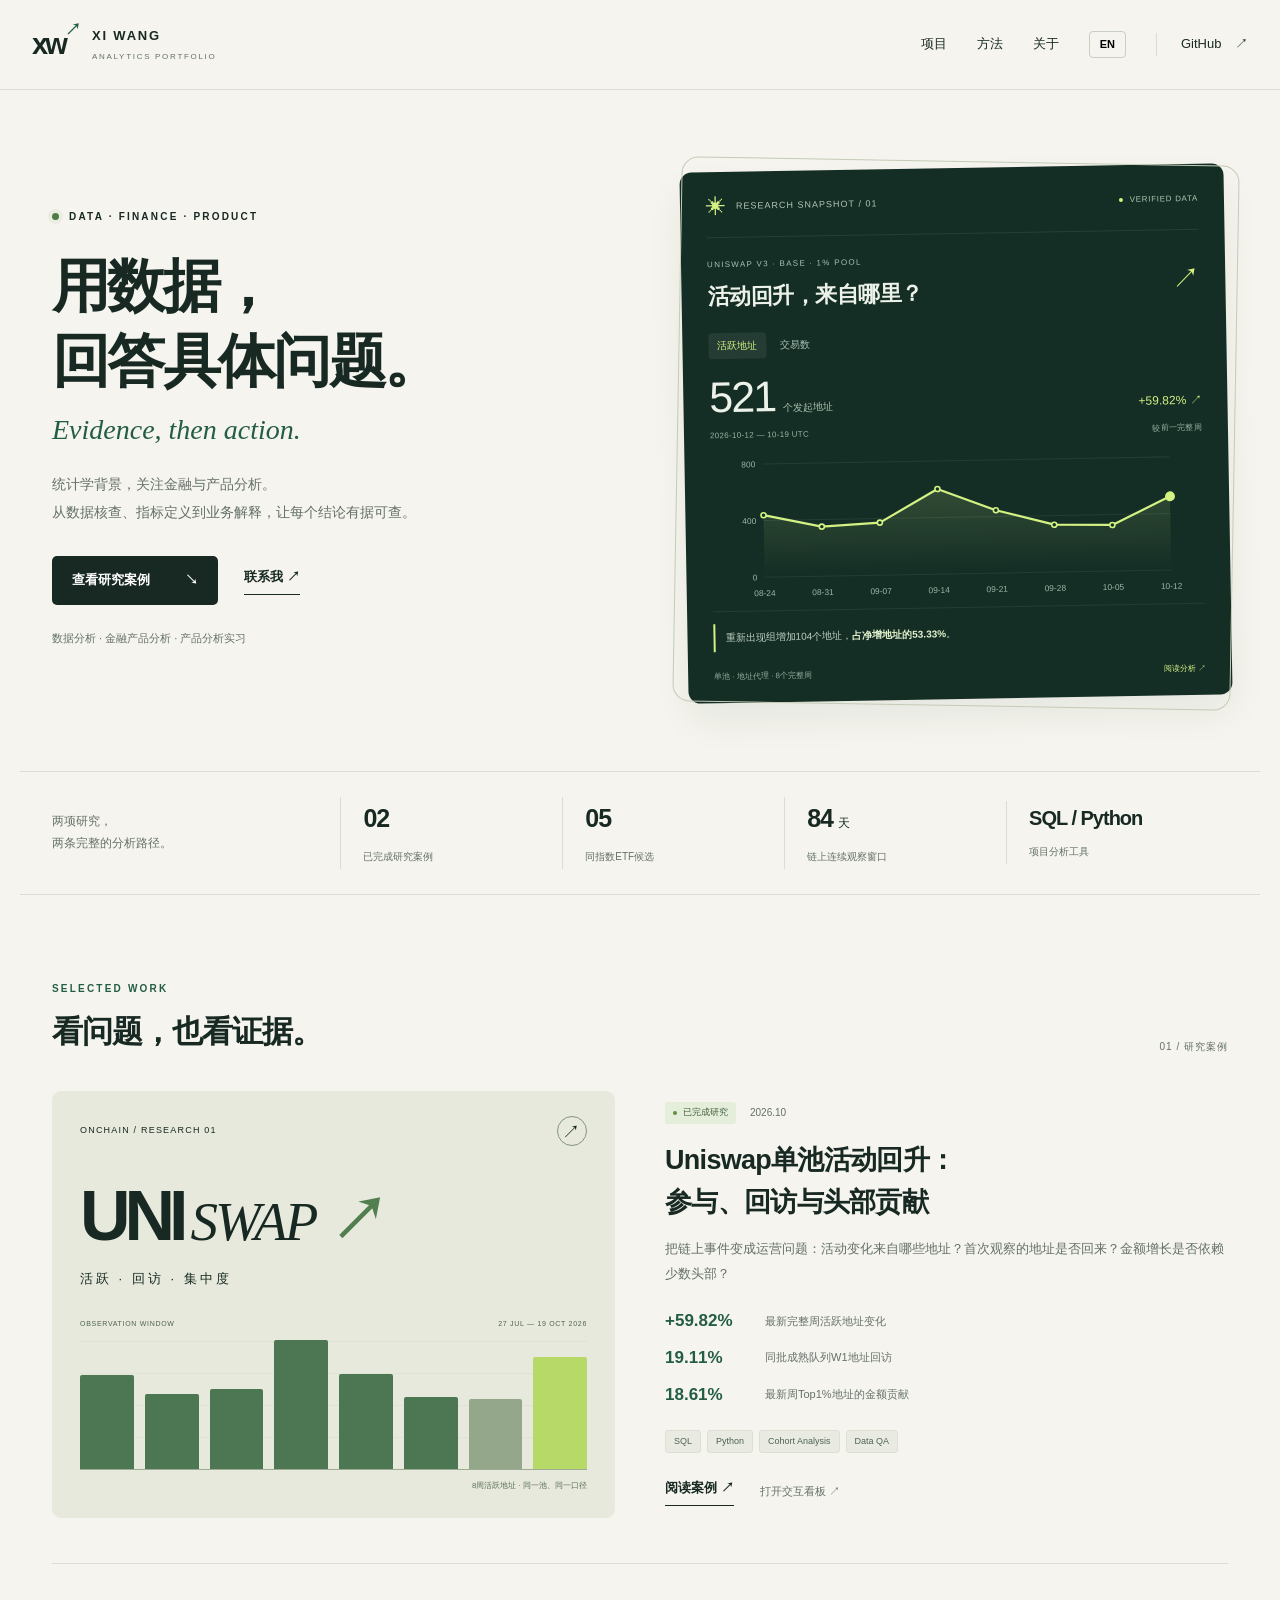
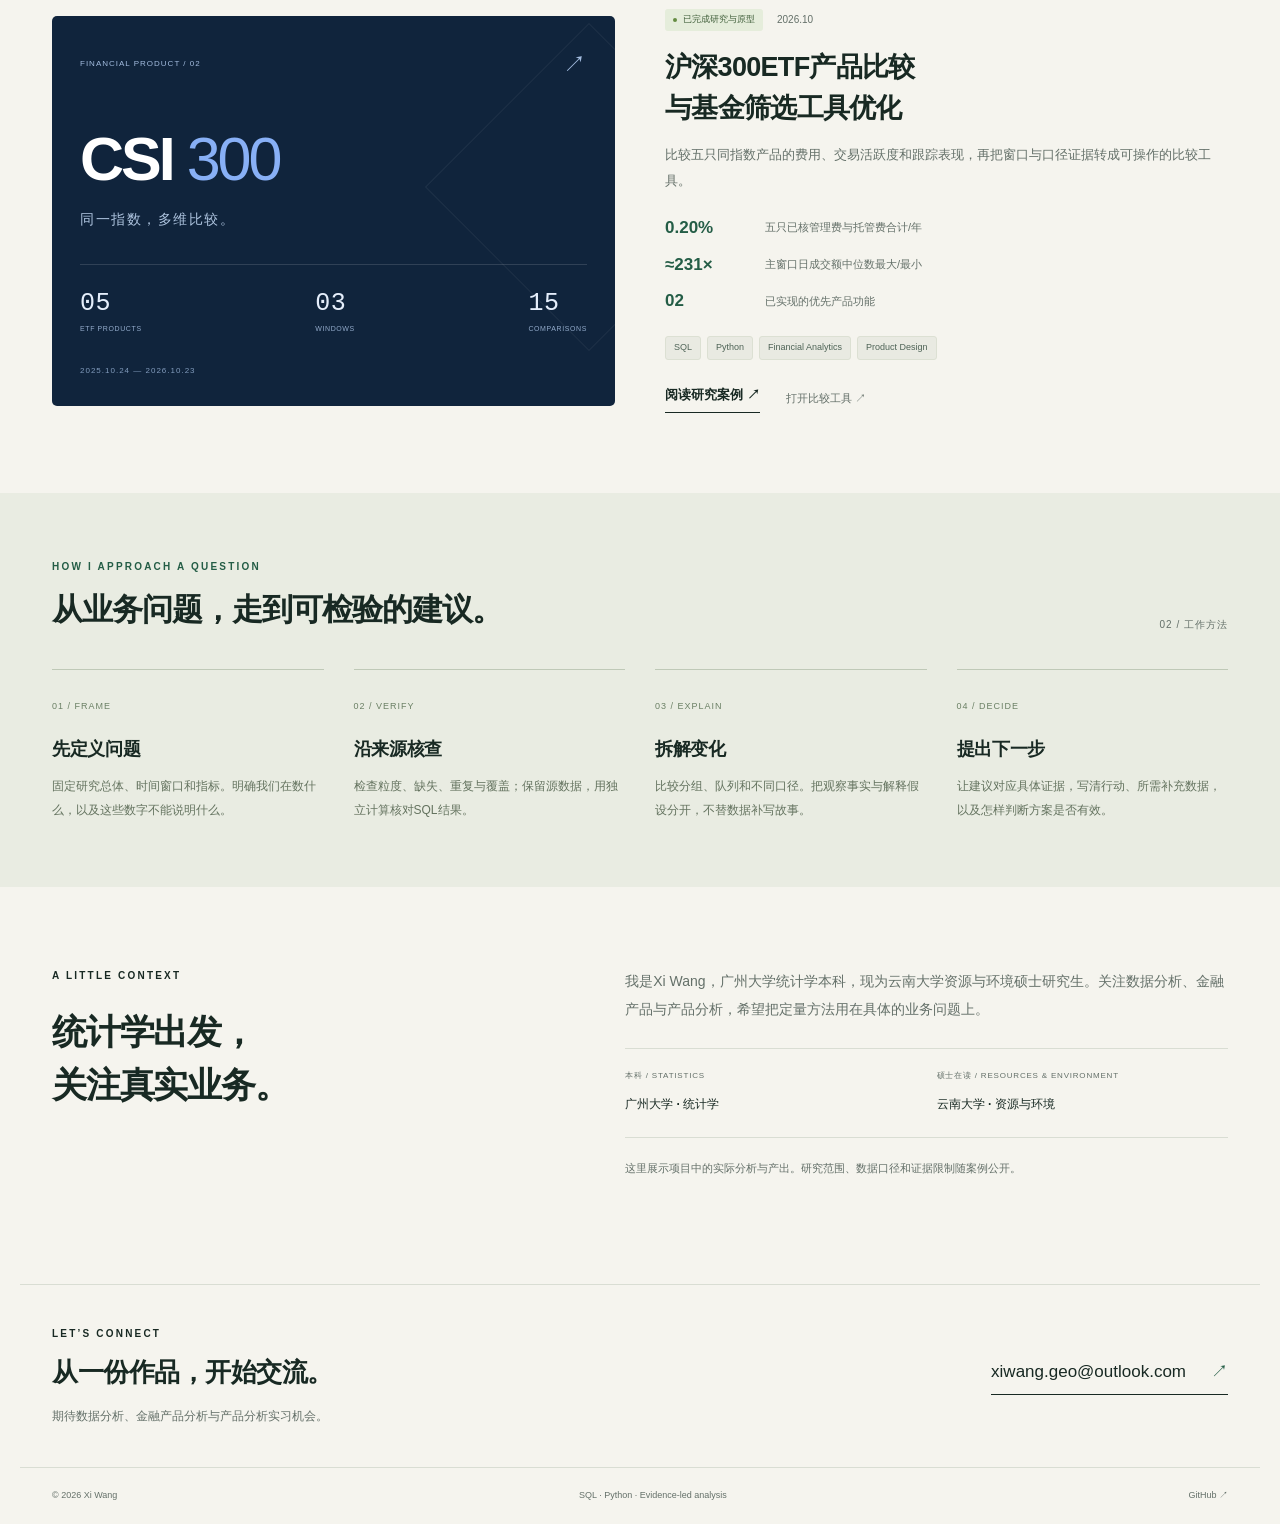
==== index.html @ 39aacb33 "Add two analytics case studies" ====
<!doctype html>
<html lang="zh-CN">
<head>
  <meta charset="utf-8"><meta name="viewport" content="width=device-width, initial-scale=1">
  <meta name="description" content="Xi Wang的数据分析作品集：以真实数据回答金融、产品与链上业务问题。包含研究案例、交互看板、分析报告与计算依据。">
  <meta name="theme-color" content="#f5f4ee"><title>Xi Wang — 数据分析作品集</title>
  <link rel="icon" href="assets/mark.svg" type="image/svg+xml"><link rel="stylesheet" href="assets/style.css">
  <script defer src="assets/data.js"></script><script defer src="assets/app.js"></script>
</head>
<body>
<a class="skip" href="#main" data-i18n="skip">跳转到内容</a>
<header class="header"><a class="brand" href="index.html" aria-label="Xi Wang 首页"><span class="monogram">xw<span>↗</span></span><span>XI WANG<span class="brand-sub">ANALYTICS PORTFOLIO</span></span></a>
  <nav aria-label="主导航"><a href="#work" data-i18n="nav.work">项目</a><a href="#approach" data-i18n="nav.approach">方法</a><a href="#about" data-i18n="nav.about">关于</a><button class="lang" type="button" aria-label="Switch to English">EN</button><a class="github-link" href="https://github.com/xiwang-geo" target="_blank" rel="noopener noreferrer">GitHub <span>↗</span></a></nav>
</header>
<main id="main">
<section class="hero wrap">
 <div class="hero-copy"><p class="eyebrow"><span class="dot"></span><span data-i18n="hero.eyebrow">DATA · FINANCE · PRODUCT</span></p>
  <h1><span data-i18n="hero.h1a">用数据，</span><br><span data-i18n="hero.h1b">回答具体问题。</span></h1>
  <p class="hero-serif">Evidence, then action.</p>
  <p class="hero-desc" data-i18n="hero.desc">统计学背景，关注金融与产品分析。<br>从数据核查、指标定义到业务解释，让每个结论有据可查。</p>
  <div class="hero-actions"><a class="button primary" href="#work"><span data-i18n="hero.cta">查看研究案例</span><span>↘</span></a><a class="text-link" href="mailto:xiwang.geo@outlook.com"><span data-i18n="hero.contact">联系我</span> ↗</a></div>
  <p class="hero-caption" data-i18n="hero.caption">数据分析 · 金融产品分析 · 产品分析实习</p>
 </div>
 <div class="data-card" aria-label="已完成案例的数据预览">
  <div class="card-top"><span class="mini-cross">✳</span><span>RESEARCH SNAPSHOT / 01</span><span class="status"><i></i> VERIFIED DATA</span></div>
  <div class="card-title-row"><div><p class="card-kicker">UNISWAP V3 · BASE · 1% POOL</p><h2 data-i18n="chart.heading">活动回升，来自哪里？</h2></div><span class="card-arrow">↗</span></div>
  <div class="chart-tabs" role="group" aria-label="图表指标"><button class="active" data-metric="active_addresses" aria-pressed="true" data-i18n="metric.addresses">活跃地址</button><button data-metric="transactions" aria-pressed="false" data-i18n="metric.transactions">交易数</button></div>
  <div class="chart-value"><span id="chart-value">521</span><span id="chart-unit" data-i18n="chart.unit">个发起地址</span><span id="chart-growth" class="growth">+59.82% ↗</span></div>
  <div class="chart-caption-row"><span id="chart-period">2026-10-12 — 10-19 UTC</span><span data-i18n="chart.vs">较前一完整周</span></div>
  <div id="activity-chart" class="activity-chart"></div>
  <div class="chart-annotation"><span class="annotation-line"></span><p data-i18n="chart.annotation">重新出现组增加104个地址，<strong>占净增地址的53.33%</strong>。</p></div>
  <div class="card-bottom"><span data-i18n="chart.boundary">单池 · 地址代理 · 8个完整周</span><a href="case-uniswap.html" data-i18n="chart.source">阅读分析 ↗</a></div>
 </div>
</section>
<section class="scope-strip wrap" aria-label="两项研究"><p data-i18n="strip.label">两项研究，<br>两条完整的分析路径。</p><div><strong>02</strong><small data-i18n="strip.window">已完成研究案例</small></div><div><strong>05</strong><small data-i18n="strip.events">同指数ETF候选</small></div><div><strong>84<span data-i18n="strip.days">天</span></strong><small data-i18n="strip.transactions">链上连续观察窗口</small></div><div><strong style="font-size:20px">SQL / Python</strong><small data-i18n="strip.addresses">项目分析工具</small></div></section>

<section class="work wrap" id="work"><div class="section-heading"><div><p class="eyebrow">SELECTED WORK</p><h2 data-i18n="work.heading">看问题，也看证据。</h2></div><span class="section-index" data-i18n="index.work">01 / 研究案例</span></div>
 <article class="featured-project">
  <a class="project-visual" href="case-uniswap.html" aria-label="阅读Uniswap研究案例"><div class="visual-top"><span>ONCHAIN / RESEARCH 01</span><span class="round-arrow">↗</span></div><div class="pool-mark">UNI<span>SWAP</span><i>↗</i></div><p data-i18n="visual.title">活跃 · 回访 · 集中度</p><div class="visual-axis"><span>OBSERVATION WINDOW</span><span>27 JUL — 19 OCT 2026</span></div><div class="visual-bars" aria-hidden="true"><i style="--h:72.8%"></i><i style="--h:58.1%"></i><i style="--h:61.6%"></i><i style="--h:100%"></i><i style="--h:73.8%"></i><i style="--h:55.6%"></i><i style="--h:54.2%"></i><i style="--h:86.5%"></i></div><div class="visual-caption" data-i18n="visual.caption">8周活跃地址 · 同一池、同一口径</div></a>
  <div class="project-copy"><div class="project-meta"><span class="label completed" data-i18n="project.complete">已完成研究</span><span>2026.10</span></div><h3><a href="case-uniswap.html" data-i18n="project.title">Uniswap单池活动回升：<br>参与、回访与头部贡献</a></h3><p data-i18n="project.desc">把链上事件变成运营问题：活动变化来自哪些地址？首次观察的地址是否回来？金额增长是否依赖少数头部？</p><ul class="takeaways"><li><strong>+59.82%</strong><span data-i18n="project.kpi1">最新完整周活跃地址变化</span></li><li><strong>19.11%</strong><span data-i18n="project.kpi2">同批成熟队列W1地址回访</span></li><li><strong>18.61%</strong><span data-i18n="project.kpi3">最新周Top1%地址的金额贡献</span></li></ul><div class="tags"><span>SQL</span><span>Python</span><span>Cohort Analysis</span><span>Data QA</span></div><div class="project-actions"><a class="text-link" href="case-uniswap.html"><span data-i18n="project.read">阅读案例</span> ↗</a><a class="muted-link" href="projects/uniswap/dashboard.html" target="_blank" rel="noopener" data-i18n="project.dashboard">打开交互看板 ↗</a></div></div>
 </article>
 <article class="featured-project etf-featured"><a class="etf-home-visual" href="case-etf.html" aria-label="阅读ETF研究案例"><div><span>FINANCIAL PRODUCT / 02</span><b>↗</b></div><strong>CSI <span>300</span></strong><p data-i18n="next.visual">同一指数，多维比较。</p><div class="etf-home-metrics"><span><b>05</b> ETF PRODUCTS</span><span><b>03</b> WINDOWS</span><span><b>15</b> COMPARISONS</span></div><small>2025.10.24 — 2026.10.23</small></a><div class="project-copy"><div class="project-meta"><span class="label completed" data-i18n="next.status">已完成研究与原型</span><span>2026.10</span></div><h3><a href="case-etf.html" data-i18n="next.title">沪深300ETF产品比较<br>与基金筛选工具优化</a></h3><p data-i18n="next.desc">比较五只同指数产品的费用、交易活跃度和跟踪表现，再把窗口与口径证据转成可操作的比较工具。</p><ul class="takeaways"><li><strong>0.20%</strong><span data-i18n="next.kpi1">五只已核管理费与托管费合计/年</span></li><li><strong>≈231×</strong><span data-i18n="next.kpi2">主窗口日成交额中位数最大/最小</span></li><li><strong>02</strong><span data-i18n="next.kpi3">已实现的优先产品功能</span></li></ul><div class="tags"><span>SQL</span><span>Python</span><span>Financial Analytics</span><span>Product Design</span></div><div class="project-actions"><a class="text-link" href="case-etf.html"><span data-i18n="next.link">阅读研究案例</span> ↗</a><a class="muted-link" href="projects/etf/tool.html" target="_blank" rel="noopener" data-i18n="next.tool">打开比较工具 ↗</a></div></div></article>
</section>

<section class="approach" id="approach"><div class="wrap"><div class="section-heading"><div><p class="eyebrow">HOW I APPROACH A QUESTION</p><h2 data-i18n="approach.title">从业务问题，走到可检验的建议。</h2></div><span class="section-index" data-i18n="index.approach">02 / 工作方法</span></div><div class="approach-grid"><article><span class="step-no">01 / FRAME</span><h3 data-i18n="approach.1.title">先定义问题</h3><p data-i18n="approach.1.text">固定研究总体、时间窗口和指标。明确我们在数什么，以及这些数字不能说明什么。</p></article><article><span class="step-no">02 / VERIFY</span><h3 data-i18n="approach.2.title">沿来源核查</h3><p data-i18n="approach.2.text">检查粒度、缺失、重复与覆盖；保留源数据，用独立计算核对SQL结果。</p></article><article><span class="step-no">03 / EXPLAIN</span><h3 data-i18n="approach.3.title">拆解变化</h3><p data-i18n="approach.3.text">比较分组、队列和不同口径。把观察事实与解释假设分开，不替数据补写故事。</p></article><article><span class="step-no">04 / DECIDE</span><h3 data-i18n="approach.4.title">提出下一步</h3><p data-i18n="approach.4.text">让建议对应具体证据，写清行动、所需补充数据，以及怎样判断方案是否有效。</p></article></div></div></section>

<section class="about wrap" id="about"><div><p class="eyebrow">A LITTLE CONTEXT</p><h2 data-i18n="about.title">统计学出发，<br>关注真实业务。</h2></div><div class="about-copy"><p data-i18n="about.text">我是Xi Wang，广州大学统计学本科，现为云南大学资源与环境硕士研究生。关注数据分析、金融产品与产品分析，希望把定量方法用在具体的业务问题上。</p><div class="education"><div><span data-i18n="edu.1.label">本科 / STATISTICS</span><strong data-i18n="edu.1.name">广州大学 · 统计学</strong></div><div><span data-i18n="edu.2.label">硕士在读 / RESOURCES & ENVIRONMENT</span><strong data-i18n="edu.2.name">云南大学 · 资源与环境</strong></div></div><p class="about-note" data-i18n="about.note">这里展示项目中的实际分析与产出。研究范围、数据口径和证据限制随案例公开。</p></div></section>
<section class="contact wrap"><div><p class="eyebrow">LET’S CONNECT</p><h2 data-i18n="contact.title">从一份作品，开始交流。</h2><p data-i18n="contact.text">期待数据分析、金融产品分析与产品分析实习机会。</p></div><a href="mailto:xiwang.geo@outlook.com" class="contact-email">xiwang.geo@outlook.com <span>↗</span></a></section>
</main>
<footer class="wrap footer"><span>© 2026 Xi Wang</span><span>SQL · Python · Evidence-led analysis</span><a href="https://github.com/xiwang-geo" target="_blank" rel="noopener">GitHub ↗</a></footer>
</body></html>
---- assets/style.css ----
@charset "UTF-8";
:root{--paper:#f5f4ee;--ink:#182923;--muted:#647069;--rule:#d9ddd3;--green:#245d46;--accent:#d4f283;--serif:Georgia,'Times New Roman',serif;--sans:Inter,'Segoe UI','Microsoft YaHei',Arial,sans-serif}
*{box-sizing:border-box}html{scroll-behavior:smooth;scroll-padding-top:105px}body{margin:0;background:var(--paper);color:var(--ink);font:16px/1.75 var(--sans);-webkit-font-smoothing:antialiased}a{color:inherit;text-decoration:none}button{font:inherit;cursor:pointer}a,button{-webkit-tap-highlight-color:transparent}a:focus-visible,button:focus-visible,summary:focus-visible{outline:3px solid #85a846;outline-offset:5px}::selection{background:var(--accent);color:var(--ink)}.wrap{max-width:1240px;margin-inline:auto;padding-inline:32px}.skip{position:fixed;top:-80px;left:20px;padding:10px 20px;background:var(--ink);color:white;z-index:99}.skip:focus{top:10px}.header{max-width:1304px;margin:auto;padding:25px 32px;display:flex;justify-content:space-between;align-items:center;border-bottom:1px solid var(--rule)}.brand{display:flex;gap:15px;align-items:center;font-size:13px;font-weight:750;letter-spacing:1.8px}.monogram{position:relative;font-size:29px;letter-spacing:-3px;width:45px;line-height:1}.monogram span{position:absolute;font-size:16px;right:-1px;top:-8px;color:var(--green)}.brand-sub{display:block;font-size:8px;letter-spacing:1.7px;font-weight:500;margin-top:2px;color:var(--muted)}.header nav{display:flex;align-items:center;gap:30px;font-size:13px}.header nav>a:hover{color:var(--green)}.github-link{border-left:1px solid var(--rule);padding-left:24px}.github-link span{margin-left:10px}.lang{border:1px solid #c8cec2;padding:3px 10px;background:transparent;border-radius:4px;font-size:11px;font-weight:700}.eyebrow{display:flex;align-items:center;gap:10px;letter-spacing:2.2px;font-size:10px;font-weight:750;margin:0 0 22px}.dot{width:7px;height:7px;display:inline-block;background:#4d7c47;border-radius:50%;box-shadow:0 0 0 4px #4d7c4710}.hero{display:grid;grid-template-columns:1.04fr 1fr;gap:66px;align-items:center;padding-top:78px;padding-bottom:72px}.hero h1{font-size:clamp(40px,4.5vw,64px);line-height:1.3;letter-spacing:-2.7px;margin:24px 0 8px;font-weight:800}.hero-serif{font:italic 28px/1.5 var(--serif);color:var(--green);margin:10px 0 20px}.hero-desc{max-width:465px;font-size:14px;line-height:1.95;color:var(--muted);margin:0}.hero-actions{display:flex;gap:26px;align-items:center;margin-top:30px}.button{display:inline-flex;gap:35px;align-items:center;padding:13px 20px;font-size:13px;font-weight:650;border-radius:5px;transition:transform .2s,background .2s}.button:hover{transform:translateY(-2px)}.primary{background:var(--ink);color:#fff}.primary:hover{background:var(--green)}.text-link{font-size:13px;font-weight:650;border-bottom:1px solid var(--ink);padding-bottom:5px}.text-link:hover{color:var(--green);border-color:var(--green)}.hero-caption{font-size:11px;margin-top:24px;color:var(--muted)}.data-card{background:#142d25;color:#ecf2e9;padding:25px 26px 19px;border-radius:12px;box-shadow:0 18px 36px #142d2510;transform:rotate(-1deg);position:relative}.data-card::before{content:'';position:absolute;inset:-7px;border:1px solid #c3ccb7;border-radius:17px;z-index:-1;transform:rotate(2deg)}.card-top{display:flex;align-items:center;gap:9px;font:9px/1.5 var(--sans);letter-spacing:1px;color:#b2c7b5;padding-bottom:20px;border-bottom:1px solid #ffffff15}.mini-cross{font-size:20px;color:var(--accent);line-height:1}.status{margin-left:auto;font-size:8px;letter-spacing:.7px}.status i{display:inline-block;width:4px;height:4px;border-radius:50%;background:var(--accent);margin-right:4px}.card-title-row{display:flex;align-items:center;justify-content:space-between;margin-top:20px}.card-kicker{font-size:8px;color:#abc0b1;letter-spacing:1.3px;margin:0 0 7px}.card-title-row h2{font-size:22px;letter-spacing:-.5px;margin:0;line-height:1.6}.card-arrow{font-size:28px;color:var(--accent)}.chart-tabs{display:flex;gap:5px;margin-top:19px}.chart-tabs button{background:none;color:#a9beb1;border:0;border-radius:4px;padding:4px 9px;font-size:10px}.chart-tabs button.active{background:#ffffff12;color:var(--accent)}.chart-value{display:flex;gap:8px;align-items:baseline;margin-top:13px}.chart-value>#chart-value{font:500 43px/1.2 var(--sans);letter-spacing:-2px}.chart-value>#chart-unit{font-size:10px;color:#acc1b1}.growth{margin-left:auto;font-size:12px;color:var(--accent)}.chart-caption-row{display:flex;justify-content:space-between;font-size:8px;color:#9ab5a4;margin-top:6px;letter-spacing:.3px}.activity-chart{height:152px;position:relative;margin-top:9px}.activity-chart svg{display:block;width:100%;height:100%;overflow:visible}.activity-chart text{font:8px var(--sans);fill:#9eb5a6}.chart-point{cursor:pointer;outline:none}.chart-point:hover circle,.chart-point:focus circle{r:5;fill:white}.chart-point rect{fill:transparent}.chart-tooltip{position:absolute;top:8px;left:34px;font-size:10px;background:#f5f4ee;color:var(--ink);border-radius:4px;padding:5px 8px;pointer-events:none}.chart-annotation{display:flex;gap:10px;align-items:center;border-top:1px solid #ffffff12;padding-top:12px;margin-top:7px}.annotation-line{height:28px;width:2px;background:var(--accent);flex-shrink:0}.chart-annotation p{font-size:10px;line-height:1.8;color:#bfd0c2;margin:0}.chart-annotation strong{color:#e5f4ce;font-weight:600}.card-bottom{display:flex;justify-content:space-between;font-size:8px;color:#94ad9c;margin-top:18px}.card-bottom a{color:var(--accent)}.scope-strip{display:grid;grid-template-columns:1.3fr repeat(4,1fr);padding-block:25px;border-top:1px solid var(--rule);border-bottom:1px solid var(--rule);align-items:center}.scope-strip>p{font-size:12px;line-height:1.8;color:var(--muted);margin:0}.scope-strip>div{padding-left:22px;border-left:1px solid var(--rule)}.scope-strip strong{font-size:25px;font-weight:550;letter-spacing:-1px;display:block}.scope-strip strong span{font-size:12px;letter-spacing:0;margin-left:5px}.scope-strip small{font-size:10px;color:var(--muted)}.work{padding-top:85px;padding-bottom:80px}.section-heading{display:flex;align-items:flex-end;justify-content:space-between;margin-bottom:35px}.section-heading .eyebrow{color:var(--green);margin-bottom:12px}.section-heading h2{font-size:31px;letter-spacing:-1px;line-height:1.5;margin:0}.section-index{font-size:10px;letter-spacing:1px;color:var(--muted);white-space:nowrap}.featured-project{display:grid;grid-template-columns:1fr 1fr;gap:50px;align-items:center}.project-visual{background:#e6e9db;border-radius:9px;padding:25px 28px;min-height:420px;overflow:hidden;position:relative;transition:background .25s}.project-visual:hover{background:#dfe5d0}.visual-top{display:flex;justify-content:space-between;align-items:center;font-size:9px;letter-spacing:1.2px}.round-arrow{border:1px solid #83947c;height:30px;width:30px;border-radius:50%;display:grid;place-items:center;font-size:18px}.pool-mark{font-size:70px;letter-spacing:-6px;font-weight:750;line-height:1;margin-top:35px}.pool-mark>span{font:italic 55px var(--serif);letter-spacing:-3px;margin-left:8px}.pool-mark>i{font-style:normal;color:#527e50;font-size:58px;margin-left:15px}.project-visual>p{font-size:13px;letter-spacing:3px;margin:15px 0 27px}.visual-axis{display:flex;justify-content:space-between;font-size:7px;letter-spacing:.7px;color:#52634f}.visual-bars{display:flex;gap:11px;align-items:flex-end;height:130px;border-bottom:1px solid #9cab92;margin-top:10px;background:repeating-linear-gradient(to top,transparent 0,transparent 31px,#b8c2ae50 32px)}.visual-bars i{flex:1;min-height:4px;height:var(--h);background:#4d7752;border-radius:2px 2px 0 0}.visual-bars i:nth-last-child(2){background:#94a78a}.visual-bars i:last-child{background:#b7d967}.visual-caption{font-size:8px;color:#5c7058;margin-top:9px;text-align:right}.project-meta{display:flex;gap:14px;align-items:center;font-size:10px;color:var(--muted)}.label{display:inline-flex;align-items:center;gap:6px;padding:3px 8px;border-radius:3px;font-size:9px}.completed{background:#e5eddb;color:#44623e}.completed::before{content:'';height:4px;width:4px;border-radius:50%;background:#658c42}.project-copy h3{font-size:27px;line-height:1.55;letter-spacing:-.7px;margin:16px 0 12px}.project-copy>p{font-size:13px;line-height:1.95;color:var(--muted);margin:0 0 20px}.takeaways{padding:0;margin:0;list-style:none;display:grid;gap:7px}.takeaways li{display:flex;gap:15px;align-items:center;font-size:11px}.takeaways strong{font-size:17px;min-width:85px;color:var(--green);font-weight:600}.takeaways span{color:var(--muted)}.tags{display:flex;gap:6px;flex-wrap:wrap;margin-top:20px}.tags>span{font-size:9px;background:#e9eae2;border:1px solid #dce0d3;border-radius:3px;padding:3px 8px;color:#4e6356}.project-actions{display:flex;gap:26px;align-items:center;margin-top:24px}.muted-link{color:var(--muted);font-size:11px}.muted-link:hover{color:var(--green)}.next-project{display:grid;grid-template-columns:45px 1fr auto;gap:24px;border-top:1px solid var(--rule);border-bottom:1px solid var(--rule);padding:30px 0;margin-top:40px;align-items:center}.next-id{font:italic 30px var(--serif);color:#82907c}.planned{background:#e9e8df;color:#736f54}.next-project h3{font-size:18px;line-height:1.7;margin:7px 0 4px}.next-project p{font-size:12px;margin:0;color:var(--muted);max-width:650px}.next-link{display:flex;gap:20px;font-size:11px;border-bottom:1px solid #b4bdab;padding-bottom:5px;white-space:nowrap}.approach{background:#e9ece2;padding-block:65px}.approach-grid{display:grid;grid-template-columns:repeat(4,1fr);gap:30px}.approach-grid article{border-top:1px solid #bfc9b7;padding-top:20px}.step-no{font-size:9px;letter-spacing:1px;color:#6b8065}.approach-grid h3{font-size:18px;margin:16px 0 10px;letter-spacing:-.3px}.approach-grid p{font-size:12px;line-height:1.95;color:#64735f;margin:0}.about{display:grid;grid-template-columns:.9fr 1.1fr;gap:80px;padding-block:80px}.about h2{font-size:35px;letter-spacing:-1.2px;line-height:1.5;margin:0}.about-copy>p{font-size:14px;color:var(--muted);line-height:2;margin:0 0 25px}.education{display:grid;grid-template-columns:1fr 1fr;gap:20px;border-block:1px solid var(--rule);padding-block:20px}.education span{font-size:8px;letter-spacing:.8px;color:var(--muted);display:block;margin-bottom:6px}.education strong{font-size:12px;font-weight:550}.about-copy .about-note{font-size:11px;margin-top:19px}.contact{border-top:1px solid var(--rule);padding-block:40px;display:flex;align-items:center;justify-content:space-between;gap:25px}.contact .eyebrow{margin-bottom:8px}.contact h2{font-size:26px;letter-spacing:-.5px;margin:0}.contact p:not(.eyebrow){font-size:12px;color:var(--muted);margin:10px 0 0}.contact-email{font-size:17px;border-bottom:1px solid var(--ink);padding-bottom:7px;display:flex;gap:25px}.contact-email span{color:var(--green)}.footer{display:flex;justify-content:space-between;gap:20px;font-size:9px;color:var(--muted);border-top:1px solid var(--rule);padding-block:20px}.case-wrap{max-width:1000px;margin:auto;padding:55px 32px 80px}.back-link{font-size:11px;color:var(--muted)}.case-hero{padding:35px 0 42px}.case-hero .eyebrow{color:var(--green)}.case-hero h1{font-size:43px;line-height:1.45;letter-spacing:-1.5px;margin:0 0 20px;max-width:850px}.case-deck{font-size:16px;line-height:1.9;color:var(--muted);max-width:750px}.case-meta{display:flex;gap:24px;flex-wrap:wrap;font-size:10px;color:var(--muted);margin-top:25px}.resource-bar{display:flex;gap:12px;flex-wrap:wrap;padding-block:22px;border-block:1px solid var(--rule)}.resource-bar a{font-size:12px;display:inline-flex;gap:12px;align-items:center;padding:9px 13px;border:1px solid #bdc7b2;border-radius:4px}.resource-bar a:first-child{background:var(--ink);color:white;border-color:var(--ink)}.case-section{padding-top:43px}.case-section .eyebrow{font-size:9px;color:var(--green);margin-bottom:12px}.case-section h2{font-size:27px;letter-spacing:-.8px;margin:0 0 18px}.case-section p{font-size:14px;line-height:2;color:#59665d}.finding-grid{display:grid;grid-template-columns:repeat(3,1fr);gap:25px}.finding{padding:22px;background:#e8ecdf;border-radius:5px}.finding strong{font-size:33px;color:var(--green);font-weight:550;letter-spacing:-1px}.finding h3{font-size:14px;margin:7px 0}.finding p{font-size:11px;line-height:1.9;margin:0}.case-figure{margin:22px 0;background:white;padding:15px;border:1px solid #e0e4d7;border-radius:6px}.case-figure img{width:100%;display:block;height:auto}.case-figure figcaption{font-size:10px;line-height:1.8;color:var(--muted);padding:9px 12px 0}.method-list{padding-left:20px;font-size:13px;color:#59665d;line-height:2.1}.case-note{border-left:2px solid #839f69;padding:10px 18px;background:#edf0e6;font-size:12px;color:#5f705a}.case-section details{border-top:1px solid var(--rule);padding:15px 0}.case-section details:last-child{border-bottom:1px solid var(--rule)}.case-section summary{cursor:pointer;font-size:13px;font-weight:600;list-style-position:outside}.case-section details p{font-size:12px;margin-bottom:0}.source-grid{display:grid;grid-template-columns:1fr 1fr;gap:10px}.source-grid a{border:1px solid var(--rule);padding:16px;font-size:12px;border-radius:5px;display:flex;justify-content:space-between}.source-grid a:hover{background:#e9ede1}.project-note{font-size:10px!important;color:#71816c!important}.sr-only{position:absolute!important;clip:rect(1px,1px,1px,1px);clip-path:inset(50%);width:1px;height:1px;overflow:hidden;white-space:nowrap}.research-status{border:1px solid #c6cdbb;border-radius:6px;padding:20px;background:#eceee4;font-size:13px;color:#5c6d56}.case-section table{width:100%;border-collapse:collapse;font-size:12px}.case-section th,.case-section td{padding:12px 10px;text-align:left;border-bottom:1px solid var(--rule)}.case-section th{background:#e8ecdf}.mobile-hide{display:initial}
@media(min-width:1500px){.hero{padding-top:92px;padding-bottom:88px}}@media(max-width:1050px){.hero{gap:36px}.hero h1{font-size:46px}.data-card{padding:21px}.status{display:none}.scope-strip{grid-template-columns:1fr repeat(4,1fr)}.scope-strip strong{font-size:22px}.featured-project{gap:32px}.pool-mark{font-size:59px}.pool-mark>span{font-size:44px}.project-copy h3{font-size:23px}.project-actions{gap:16px}.about{gap:40px}.contact-email{font-size:14px;gap:12px}}@media(max-width:760px){.wrap{padding-inline:23px}.header{padding:20px 23px}.brand{font-size:11px;gap:9px}.brand-sub{font-size:6px}.header nav{gap:18px}.header nav>a:not(.github-link){display:none}.github-link{border:0;padding:0;font-size:11px}.hero{grid-template-columns:1fr;gap:42px;padding-top:45px;padding-bottom:48px}.hero h1{font-size:49px;letter-spacing:-2px}.hero .eyebrow{margin-bottom:18px}.hero-serif{font-size:26px}.hero-desc{font-size:13px}.hero-actions{margin-top:24px}.data-card{max-width:520px;width:100%;margin:auto;transform:none}.data-card::before{transform:rotate(1deg);inset:-4px}.status{display:inline;font-size:7px}.card-top{font-size:8px}.card-title-row h2{font-size:21px}.activity-chart{height:165px}.scope-strip{grid-template-columns:repeat(2,1fr);gap:20px;padding-block:23px}.scope-strip>p{grid-column:1/-1;font-size:11px}.scope-strip>p br{display:none}.scope-strip>div{padding-left:12px}.scope-strip strong{font-size:24px}.work{padding-block:52px}.section-heading{margin-bottom:25px}.section-heading h2{font-size:25px}.section-index{display:none}.featured-project{grid-template-columns:1fr;gap:27px}.project-visual{min-height:370px;padding:23px}.pool-mark{margin-top:28px;font-size:66px}.pool-mark>span{font-size:49px}.visual-bars{height:105px}.project-copy h3{font-size:25px}.project-copy>p{font-size:13px}.takeaways li{font-size:11px}.next-project{grid-template-columns:25px 1fr;gap:14px;padding-block:23px;margin-top:31px}.next-project h3{font-size:17px}.next-project p{font-size:11px}.next-link{grid-column:2;width:max-content;margin-top:2px}.next-id{font-size:25px}.approach{padding-block:45px}.approach-grid{grid-template-columns:1fr 1fr;gap:25px 24px}.approach-grid h3{font-size:17px}.approach-grid p{font-size:11px}.about{grid-template-columns:1fr;gap:25px;padding-block:48px}.about h2{font-size:29px}.about h2 br{display:none}.about-copy>p{font-size:13px}.education{gap:14px}.education strong{font-size:11px}.education span{font-size:7px}.contact{flex-direction:column;align-items:flex-start;padding-block:32px;gap:23px}.contact h2{font-size:23px}.contact-email{font-size:16px}.footer{font-size:8px;flex-wrap:wrap;gap:8px}.footer>span:nth-child(2){display:none}.case-wrap{padding:32px 23px 55px}.case-hero{padding-top:30px}.case-hero h1{font-size:31px;letter-spacing:-1px}.case-deck{font-size:14px}.case-meta{gap:10px 20px;font-size:9px}.resource-bar{gap:9px}.resource-bar a{font-size:10px;padding:9px 10px}.case-section{padding-top:32px}.case-section h2{font-size:23px}.case-section p{font-size:13px}.finding-grid{grid-template-columns:1fr;gap:12px}.finding{display:grid;grid-template-columns:105px 1fr;gap:5px 13px;padding:19px}.finding strong{grid-row:1/3;align-self:center;font-size:28px}.finding h3{margin:0;font-size:13px}.finding p{font-size:10px}.source-grid{grid-template-columns:1fr}.case-figure{padding:5px}.case-figure figcaption{font-size:9px;padding:7px}.case-section table{font-size:10px}.case-section th,.case-section td{padding:9px 6px}.mobile-hide{display:none}}
@media(prefers-reduced-motion:reduce){html{scroll-behavior:auto}*,*::before,*::after{transition:none!important;animation:none!important}}
@media print{.header nav,.hero-actions,.resource-bar,.contact,.footer{display:none}.data-card{print-color-adjust:exact;-webkit-print-color-adjust:exact}.case-wrap{max-width:none;padding:0}.case-section{break-inside:avoid}.case-figure{break-inside:avoid}body{background:white}.wrap{padding-inline:0}}

.etf-featured{margin-top:45px;border-top:1px solid var(--rule);padding-top:45px}.etf-home-visual{background:#10243c;color:white;padding:28px;border-radius:5px;min-height:390px;display:flex;flex-direction:column;justify-content:space-between;position:relative;overflow:hidden}.etf-home-visual:after{content:'';width:230px;height:230px;border:1px solid #ffffff10;position:absolute;right:-90px;top:55px;transform:rotate(45deg)}.etf-home-visual>div:first-child{display:flex;justify-content:space-between;align-items:center;font-size:8px;letter-spacing:1px;color:#a3bcdf}.etf-home-visual>div:first-child>b{font-size:23px;font-weight:400}.etf-home-visual>strong{font:600 61px/1.3 'Segoe UI',Arial,sans-serif;letter-spacing:-3px;margin-top:35px}.etf-home-visual>strong span{font-weight:300;color:#88b0f6}.etf-home-visual>p{font-size:14px;letter-spacing:1.5px;color:#aec4df;margin:8px 0 32px}.etf-home-metrics{display:flex;justify-content:space-between;border-top:1px solid #ffffff22;padding-top:20px;gap:14px}.etf-home-metrics span{font-size:7px;color:#93abcb;letter-spacing:.6px}.etf-home-metrics b{font:500 25px/1.5 Consolas,monospace;display:block;color:#e5eefb}.etf-home-visual>small{font-size:8px;color:#829cbd;letter-spacing:1px;margin-top:28px}@media(max-width:760px){.etf-featured{margin-top:30px;padding-top:30px}.etf-home-visual{min-height:340px;padding:24px}.etf-home-visual>strong{font-size:55px}.etf-home-visual>p{font-size:12px}}

/* Bilingual case navigation */
.case-language{font-size:11px;font-weight:650;padding:3px 8px;border:1px solid var(--rule);border-radius:4px;white-space:nowrap}
html[lang=en] .case-hero h1{font-size:58px;line-height:1.2;letter-spacing:-1.8px}
html[lang=en] .case-section h2{line-height:1.4}
@media(max-width:760px){.header nav>a.case-language{display:inline-flex}html[lang=en] .case-hero h1{font-size:39px;letter-spacing:-1.3px}html[lang=en] .finding{grid-template-columns:95px 1fr}html[lang=en] .finding h3{line-height:1.4}html[lang=en] .finding p{line-height:1.65}.header nav{gap:15px}}
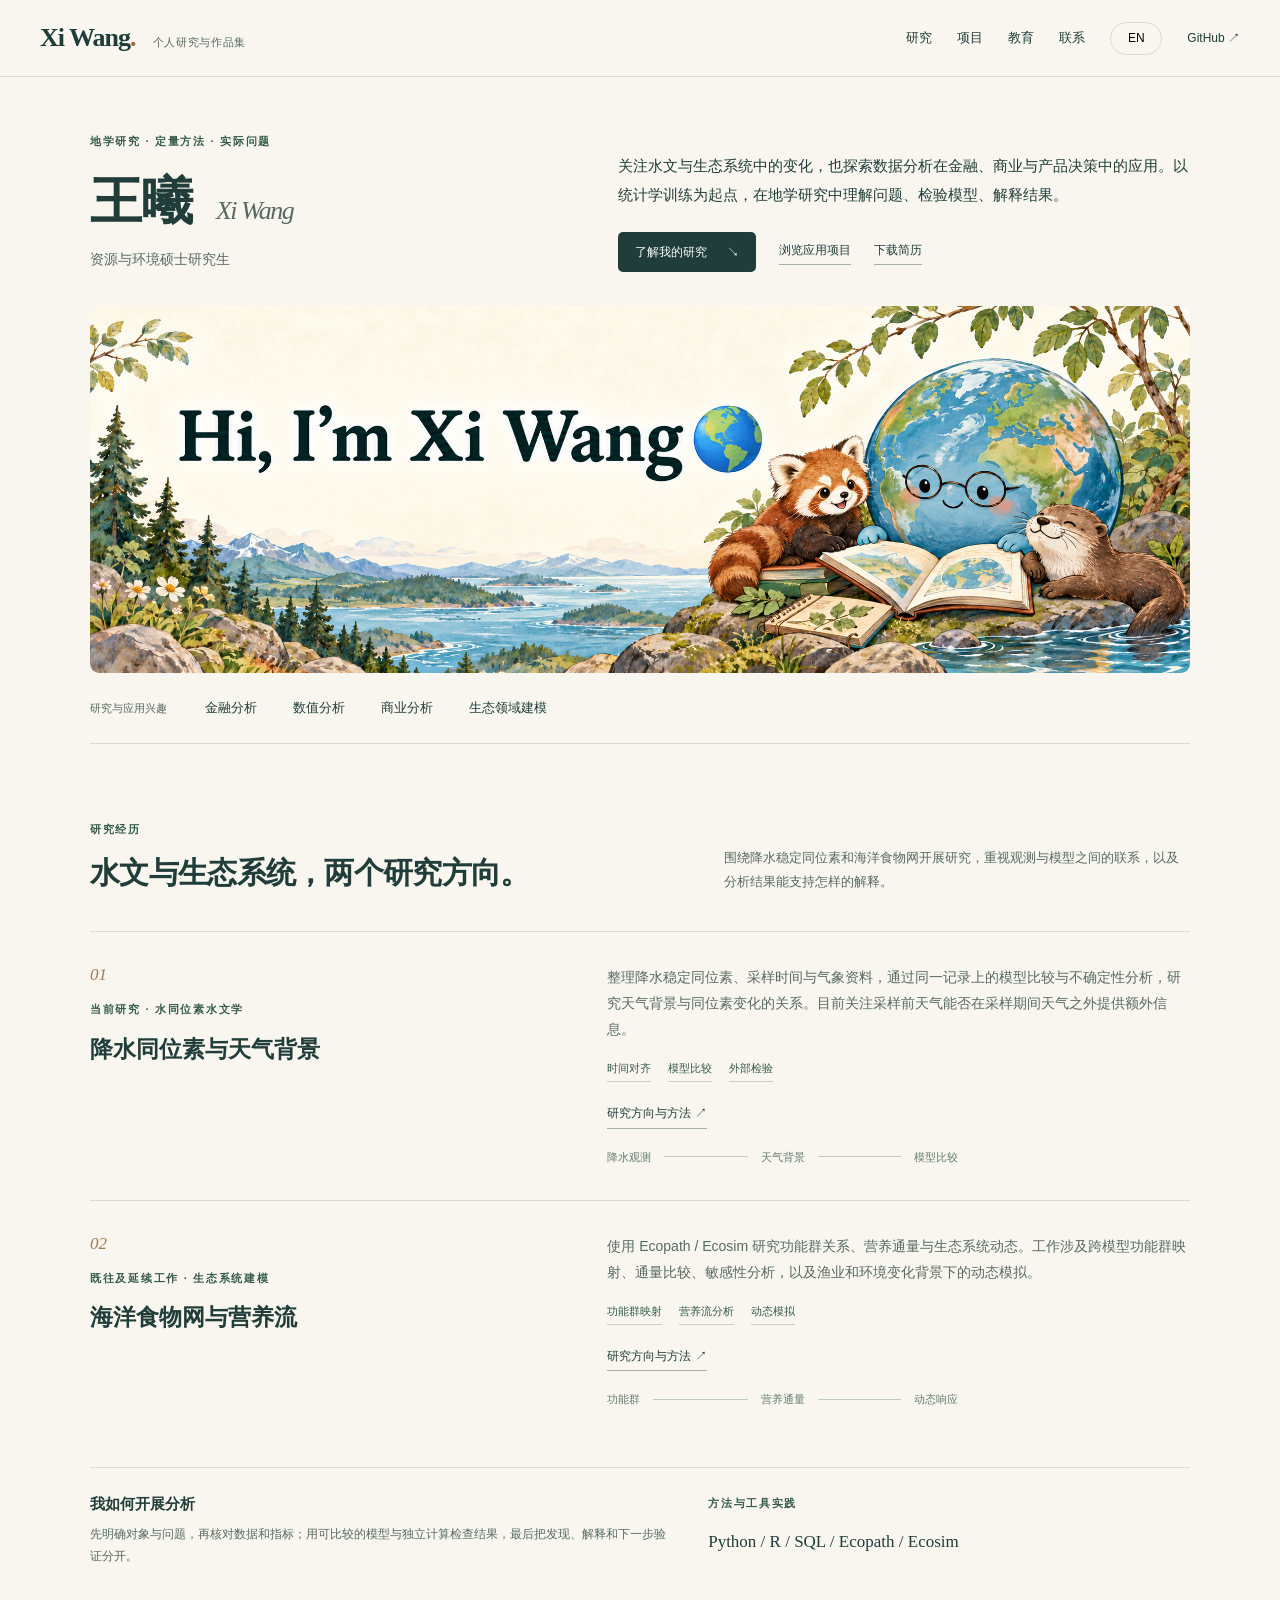
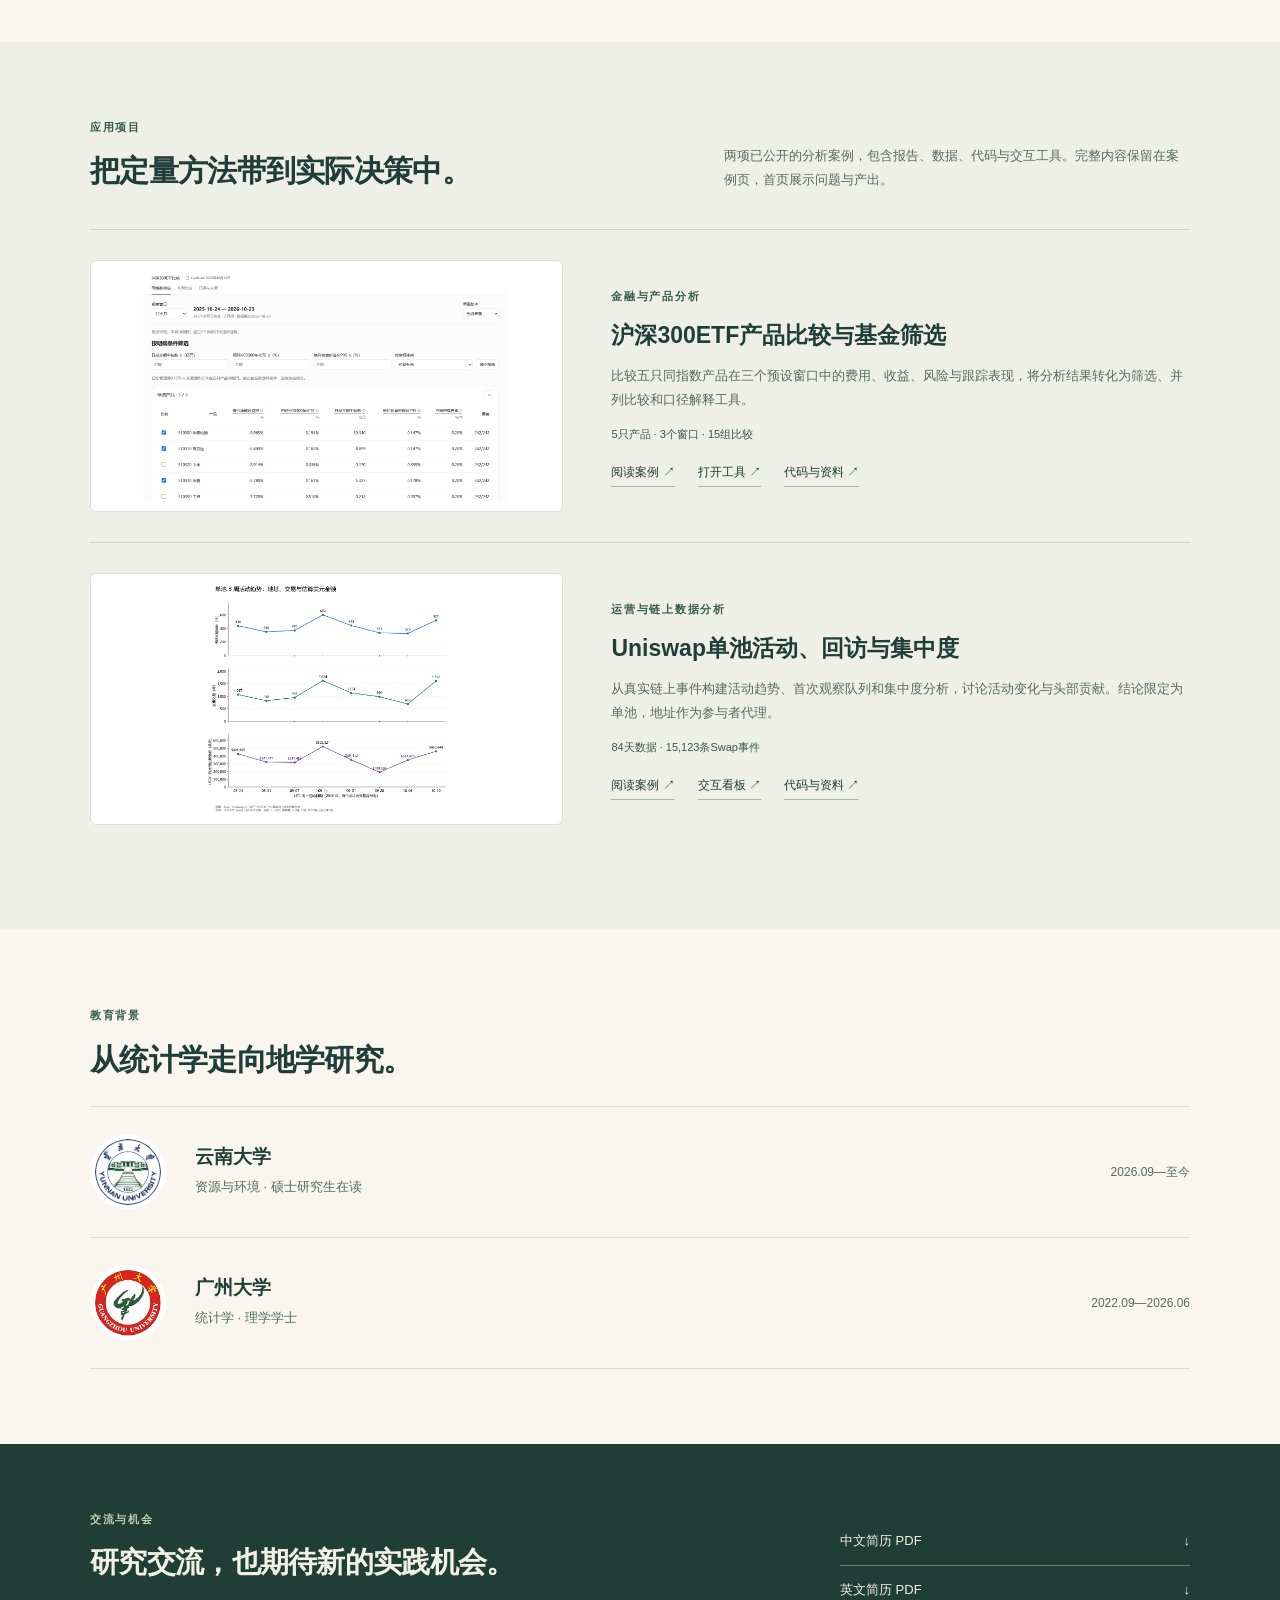
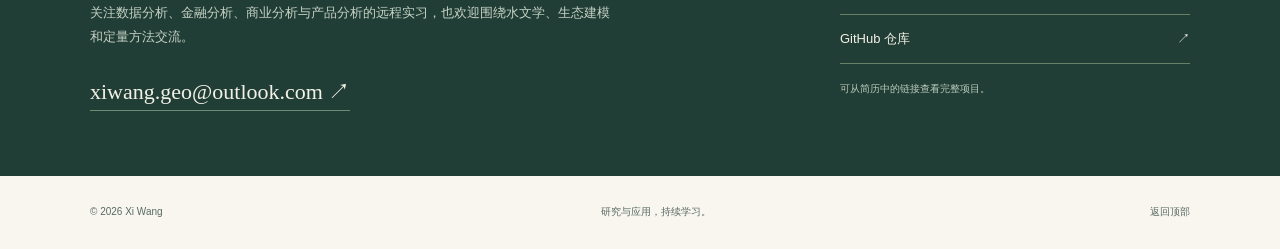
==== commit 5d66a231: "Build bilingual research and career portfolio with public CVs" ====
--- a/index.html
+++ b/index.html
@@ -1,51 +1,12 @@
-<!doctype html>
-<html lang="zh-CN">
-<head>
-  <meta charset="utf-8"><meta name="viewport" content="width=device-width, initial-scale=1">
-  <meta name="description" content="Xi Wang的数据分析作品集：以真实数据回答金融、产品与链上业务问题。包含研究案例、交互看板、分析报告与计算依据。">
-  <meta name="theme-color" content="#f5f4ee"><title>Xi Wang — 数据分析作品集</title>
-  <link rel="icon" href="assets/mark.svg" type="image/svg+xml"><link rel="stylesheet" href="assets/style.css">
-  <script defer src="assets/data.js"></script><script defer src="assets/app.js"></script>
-</head>
-<body>
-<a class="skip" href="#main" data-i18n="skip">跳转到内容</a>
-<header class="header"><a class="brand" href="index.html" aria-label="Xi Wang 首页"><span class="monogram">xw<span>↗</span></span><span>XI WANG<span class="brand-sub">ANALYTICS PORTFOLIO</span></span></a>
-  <nav aria-label="主导航"><a href="#work" data-i18n="nav.work">项目</a><a href="#approach" data-i18n="nav.approach">方法</a><a href="#about" data-i18n="nav.about">关于</a><button class="lang" type="button" aria-label="Switch to English">EN</button><a class="github-link" href="https://github.com/xiwang-geo" target="_blank" rel="noopener noreferrer">GitHub <span>↗</span></a></nav>
-</header>
-<main id="main">
-<section class="hero wrap">
- <div class="hero-copy"><p class="eyebrow"><span class="dot"></span><span data-i18n="hero.eyebrow">DATA · FINANCE · PRODUCT</span></p>
-  <h1><span data-i18n="hero.h1a">用数据，</span><br><span data-i18n="hero.h1b">回答具体问题。</span></h1>
-  <p class="hero-serif">Evidence, then action.</p>
-  <p class="hero-desc" data-i18n="hero.desc">统计学背景，关注金融与产品分析。<br>从数据核查、指标定义到业务解释，让每个结论有据可查。</p>
-  <div class="hero-actions"><a class="button primary" href="#work"><span data-i18n="hero.cta">查看研究案例</span><span>↘</span></a><a class="text-link" href="mailto:xiwang.geo@outlook.com"><span data-i18n="hero.contact">联系我</span> ↗</a></div>
-  <p class="hero-caption" data-i18n="hero.caption">数据分析 · 金融产品分析 · 产品分析实习</p>
- </div>
- <div class="data-card" aria-label="已完成案例的数据预览">
-  <div class="card-top"><span class="mini-cross">✳</span><span>RESEARCH SNAPSHOT / 01</span><span class="status"><i></i> VERIFIED DATA</span></div>
-  <div class="card-title-row"><div><p class="card-kicker">UNISWAP V3 · BASE · 1% POOL</p><h2 data-i18n="chart.heading">活动回升，来自哪里？</h2></div><span class="card-arrow">↗</span></div>
-  <div class="chart-tabs" role="group" aria-label="图表指标"><button class="active" data-metric="active_addresses" aria-pressed="true" data-i18n="metric.addresses">活跃地址</button><button data-metric="transactions" aria-pressed="false" data-i18n="metric.transactions">交易数</button></div>
-  <div class="chart-value"><span id="chart-value">521</span><span id="chart-unit" data-i18n="chart.unit">个发起地址</span><span id="chart-growth" class="growth">+59.82% ↗</span></div>
-  <div class="chart-caption-row"><span id="chart-period">2026-10-12 — 10-19 UTC</span><span data-i18n="chart.vs">较前一完整周</span></div>
-  <div id="activity-chart" class="activity-chart"></div>
-  <div class="chart-annotation"><span class="annotation-line"></span><p data-i18n="chart.annotation">重新出现组增加104个地址，<strong>占净增地址的53.33%</strong>。</p></div>
-  <div class="card-bottom"><span data-i18n="chart.boundary">单池 · 地址代理 · 8个完整周</span><a href="case-uniswap.html" data-i18n="chart.source">阅读分析 ↗</a></div>
- </div>
-</section>
-<section class="scope-strip wrap" aria-label="两项研究"><p data-i18n="strip.label">两项研究，<br>两条完整的分析路径。</p><div><strong>02</strong><small data-i18n="strip.window">已完成研究案例</small></div><div><strong>05</strong><small data-i18n="strip.events">同指数ETF候选</small></div><div><strong>84<span data-i18n="strip.days">天</span></strong><small data-i18n="strip.transactions">链上连续观察窗口</small></div><div><strong style="font-size:20px">SQL / Python</strong><small data-i18n="strip.addresses">项目分析工具</small></div></section>
-
-<section class="work wrap" id="work"><div class="section-heading"><div><p class="eyebrow">SELECTED WORK</p><h2 data-i18n="work.heading">看问题，也看证据。</h2></div><span class="section-index" data-i18n="index.work">01 / 研究案例</span></div>
- <article class="featured-project">
-  <a class="project-visual" href="case-uniswap.html" aria-label="阅读Uniswap研究案例"><div class="visual-top"><span>ONCHAIN / RESEARCH 01</span><span class="round-arrow">↗</span></div><div class="pool-mark">UNI<span>SWAP</span><i>↗</i></div><p data-i18n="visual.title">活跃 · 回访 · 集中度</p><div class="visual-axis"><span>OBSERVATION WINDOW</span><span>27 JUL — 19 OCT 2026</span></div><div class="visual-bars" aria-hidden="true"><i style="--h:72.8%"></i><i style="--h:58.1%"></i><i style="--h:61.6%"></i><i style="--h:100%"></i><i style="--h:73.8%"></i><i style="--h:55.6%"></i><i style="--h:54.2%"></i><i style="--h:86.5%"></i></div><div class="visual-caption" data-i18n="visual.caption">8周活跃地址 · 同一池、同一口径</div></a>
-  <div class="project-copy"><div class="project-meta"><span class="label completed" data-i18n="project.complete">已完成研究</span><span>2026.10</span></div><h3><a href="case-uniswap.html" data-i18n="project.title">Uniswap单池活动回升：<br>参与、回访与头部贡献</a></h3><p data-i18n="project.desc">把链上事件变成运营问题：活动变化来自哪些地址？首次观察的地址是否回来？金额增长是否依赖少数头部？</p><ul class="takeaways"><li><strong>+59.82%</strong><span data-i18n="project.kpi1">最新完整周活跃地址变化</span></li><li><strong>19.11%</strong><span data-i18n="project.kpi2">同批成熟队列W1地址回访</span></li><li><strong>18.61%</strong><span data-i18n="project.kpi3">最新周Top1%地址的金额贡献</span></li></ul><div class="tags"><span>SQL</span><span>Python</span><span>Cohort Analysis</span><span>Data QA</span></div><div class="project-actions"><a class="text-link" href="case-uniswap.html"><span data-i18n="project.read">阅读案例</span> ↗</a><a class="muted-link" href="projects/uniswap/dashboard.html" target="_blank" rel="noopener" data-i18n="project.dashboard">打开交互看板 ↗</a></div></div>
- </article>
- <article class="featured-project etf-featured"><a class="etf-home-visual" href="case-etf.html" aria-label="阅读ETF研究案例"><div><span>FINANCIAL PRODUCT / 02</span><b>↗</b></div><strong>CSI <span>300</span></strong><p data-i18n="next.visual">同一指数，多维比较。</p><div class="etf-home-metrics"><span><b>05</b> ETF PRODUCTS</span><span><b>03</b> WINDOWS</span><span><b>15</b> COMPARISONS</span></div><small>2025.10.24 — 2026.10.23</small></a><div class="project-copy"><div class="project-meta"><span class="label completed" data-i18n="next.status">已完成研究与原型</span><span>2026.10</span></div><h3><a href="case-etf.html" data-i18n="next.title">沪深300ETF产品比较<br>与基金筛选工具优化</a></h3><p data-i18n="next.desc">比较五只同指数产品的费用、交易活跃度和跟踪表现，再把窗口与口径证据转成可操作的比较工具。</p><ul class="takeaways"><li><strong>0.20%</strong><span data-i18n="next.kpi1">五只已核管理费与托管费合计/年</span></li><li><strong>≈231×</strong><span data-i18n="next.kpi2">主窗口日成交额中位数最大/最小</span></li><li><strong>02</strong><span data-i18n="next.kpi3">已实现的优先产品功能</span></li></ul><div class="tags"><span>SQL</span><span>Python</span><span>Financial Analytics</span><span>Product Design</span></div><div class="project-actions"><a class="text-link" href="case-etf.html"><span data-i18n="next.link">阅读研究案例</span> ↗</a><a class="muted-link" href="projects/etf/tool.html" target="_blank" rel="noopener" data-i18n="next.tool">打开比较工具 ↗</a></div></div></article>
-</section>
-
-<section class="approach" id="approach"><div class="wrap"><div class="section-heading"><div><p class="eyebrow">HOW I APPROACH A QUESTION</p><h2 data-i18n="approach.title">从业务问题，走到可检验的建议。</h2></div><span class="section-index" data-i18n="index.approach">02 / 工作方法</span></div><div class="approach-grid"><article><span class="step-no">01 / FRAME</span><h3 data-i18n="approach.1.title">先定义问题</h3><p data-i18n="approach.1.text">固定研究总体、时间窗口和指标。明确我们在数什么，以及这些数字不能说明什么。</p></article><article><span class="step-no">02 / VERIFY</span><h3 data-i18n="approach.2.title">沿来源核查</h3><p data-i18n="approach.2.text">检查粒度、缺失、重复与覆盖；保留源数据，用独立计算核对SQL结果。</p></article><article><span class="step-no">03 / EXPLAIN</span><h3 data-i18n="approach.3.title">拆解变化</h3><p data-i18n="approach.3.text">比较分组、队列和不同口径。把观察事实与解释假设分开，不替数据补写故事。</p></article><article><span class="step-no">04 / DECIDE</span><h3 data-i18n="approach.4.title">提出下一步</h3><p data-i18n="approach.4.text">让建议对应具体证据，写清行动、所需补充数据，以及怎样判断方案是否有效。</p></article></div></div></section>
-
-<section class="about wrap" id="about"><div><p class="eyebrow">A LITTLE CONTEXT</p><h2 data-i18n="about.title">统计学出发，<br>关注真实业务。</h2></div><div class="about-copy"><p data-i18n="about.text">我是Xi Wang，广州大学统计学本科，现为云南大学资源与环境硕士研究生。关注数据分析、金融产品与产品分析，希望把定量方法用在具体的业务问题上。</p><div class="education"><div><span data-i18n="edu.1.label">本科 / STATISTICS</span><strong data-i18n="edu.1.name">广州大学 · 统计学</strong></div><div><span data-i18n="edu.2.label">硕士在读 / RESOURCES & ENVIRONMENT</span><strong data-i18n="edu.2.name">云南大学 · 资源与环境</strong></div></div><p class="about-note" data-i18n="about.note">这里展示项目中的实际分析与产出。研究范围、数据口径和证据限制随案例公开。</p></div></section>
-<section class="contact wrap"><div><p class="eyebrow">LET’S CONNECT</p><h2 data-i18n="contact.title">从一份作品，开始交流。</h2><p data-i18n="contact.text">期待数据分析、金融产品分析与产品分析实习机会。</p></div><a href="mailto:xiwang.geo@outlook.com" class="contact-email">xiwang.geo@outlook.com <span>↗</span></a></section>
-</main>
-<footer class="wrap footer"><span>© 2026 Xi Wang</span><span>SQL · Python · Evidence-led analysis</span><a href="https://github.com/xiwang-geo" target="_blank" rel="noopener">GitHub ↗</a></footer>
-</body></html>
+<!doctype html><html lang="zh-CN"><head><meta charset="utf-8"><meta name="viewport" content="width=device-width,initial-scale=1"><meta name="description" content="王曦的个人研究与作品集：水同位素水文学、海洋食物网建模，以及金融、商业与产品数据分析。"><meta name="theme-color" content="#f8f6ef"><title>王曦 Xi Wang｜研究与数据分析作品集</title><link rel="icon" href="assets/mark.svg" type="image/svg+xml"><link rel="stylesheet" href="academic/site.css"><script defer src="academic/site.js"></script></head><body><a class="skip" href="#main" data-text="skip">跳转到内容</a><div id="top"></div><header class="site-header"><a class="brand" href="index.html" data-home-link><span class="brand-name">Xi Wang<span class="brand-dot">.</span></span><span data-text="brand" class="brand-description">个人研究与作品集</span></a><button class="menu-toggle" type="button" aria-expanded="false" aria-controls="navigation" data-aria="menu">☰</button><nav id="navigation" aria-label="Main navigation"><a href="#research" data-text="navResearch">研究</a><a href="#projects" data-text="navProjects">项目</a><a href="#education" data-text="navEducation">教育</a><a href="#contact" data-text="navContact">联系</a><button type="button" class="language-switch" aria-label="Switch to English">EN</button><a class="nav-github" href="https://github.com/xiwang-geo" target="_blank" rel="noopener noreferrer">GitHub ↗</a></nav></header><main id="main">
+<section class="intro wrap"><div class="intro-heading"><div><p data-text="eyebrow" class="eyebrow">地学研究 · 定量方法 · 实际问题</p><h1><span data-text="name">王曦</span> <small data-text="nameEn">Xi Wang</small></h1><p data-text="role" class="role">资源与环境硕士研究生</p></div><div class="intro-copy"><p data-text="intro">关注水文与生态系统中的变化，也探索数据分析在金融、商业与产品决策中的应用。以统计学训练为起点，在地学研究中理解问题、检验模型、解释结果。</p><div class="intro-links"><a class="button" href="#research"><span data-text="researchButton">了解我的研究</span> ↘</a><a class="underlined" href="#projects" data-text="projectButton">浏览应用项目</a><a class="underlined" href="academic/cv-zh.pdf" data-cv data-text="resumeButton" download>下载简历</a></div></div></div>
+<figure class="hero-art"><img src="academic/hero.png" alt="Hi, I'm Xi Wang. 卡通地球、小熊猫与水獭一起阅读。" data-alt="heroAlt" width="2172" height="724" fetchpriority="high"></figure>
+<div class="interest-strip"><p data-text="interestsLabel">研究与应用兴趣</p><div data-list="interests"><span>金融分析</span><span>数值分析</span><span>商业分析</span><span>生态领域建模</span></div></div></section>
+<section class="research-section wrap section" id="research"><div class="section-head"><div><p data-text="rKicker" class="eyebrow">研究经历</p><h2 data-text="rTitle">水文与生态系统，两个研究方向。</h2></div><p data-text="rIntro" class="section-intro">围绕降水稳定同位素和海洋食物网开展研究，重视观测与模型之间的联系，以及分析结果能支持怎样的解释。</p></div><article class="research-row"><div class="research-label"><span class="section-number">01</span><p data-text="hydroTag" class="eyebrow">当前研究 · 水同位素水文学</p><h3><a href="research.html#hydrology" data-destination="research.html#hydrology" data-text="hydroTitle">降水同位素与天气背景</a></h3></div><div class="research-description"><p data-text="hydroText">整理降水稳定同位素、采样时间与气象资料，通过同一记录上的模型比较与不确定性分析，研究天气背景与同位素变化的关系。目前关注采样前天气能否在采样期间天气之外提供额外信息。</p><div class="method-tags" data-list="hydroMethods"><span>时间对齐</span><span>模型比较</span><span>外部检验</span></div><a class="underlined" href="research.html#hydrology" data-destination="research.html#hydrology"><span data-text="readResearch">研究方向与方法</span> ↗</a></div><div class="concept-flow" data-flow="hydroFlow" aria-label="研究内容"><span>降水观测</span><span>天气背景</span><span>模型比较</span></div></article><article class="research-row"><div class="research-label"><span class="section-number">02</span><p data-text="ecoTag" class="eyebrow">既往及延续工作 · 生态系统建模</p><h3><a href="research.html#foodweb" data-destination="research.html#foodweb" data-text="ecoTitle">海洋食物网与营养流</a></h3></div><div class="research-description"><p data-text="ecoText">使用 Ecopath / Ecosim 研究功能群关系、营养通量与生态系统动态。工作涉及跨模型功能群映射、通量比较、敏感性分析，以及渔业和环境变化背景下的动态模拟。</p><div class="method-tags" data-list="ecoMethods"><span>功能群映射</span><span>营养流分析</span><span>动态模拟</span></div><a class="underlined" href="research.html#foodweb" data-destination="research.html#foodweb"><span data-text="readResearch">研究方向与方法</span> ↗</a></div><div class="concept-flow" data-flow="ecoFlow" aria-label="研究内容"><span>功能群</span><span>营养通量</span><span>动态响应</span></div></article>
+<aside class="method-note" id="approach"><div><h3 data-text="methodsTitle">我如何开展分析</h3><p data-text="methodsText">先明确对象与问题，再核对数据和指标；用可比较的模型与独立计算检查结果，最后把发现、解释和下一步验证分开。</p></div><div><p data-text="toolsTitle" class="eyebrow">方法与工具实践</p><p data-text="tools" class="tool-line">Python / R / SQL / Ecopath / Ecosim</p></div></aside></section>
+<section class="project-section section" id="projects"><span id="work"></span><div class="wrap"><div class="section-head"><div><p data-text="pKicker" class="eyebrow">应用项目</p><h2 data-text="pTitle">把定量方法带到实际决策中。</h2></div><p data-text="pIntro" class="section-intro">两项已公开的分析案例，包含报告、数据、代码与交互工具。完整内容保留在案例页，首页展示问题与产出。</p></div><article class="project-row"><a class="project-image" href="case-etf.html" data-case="etf"><img src="academic/etf.png" alt="沪深300ETF筛选比较工具界面" data-alt="etfAlt" loading="lazy" width="1000" height="660"></a><div class="project-detail"><p data-text="etfLabel" class="eyebrow">金融与产品分析</p><h3><a href="case-etf.html" data-case="etf" data-text="etfTitle">沪深300ETF产品比较与基金筛选</a></h3><p data-text="etfText">比较五只同指数产品在三个预设窗口中的费用、收益、风险与跟踪表现，将分析结果转化为筛选、并列比较和口径解释工具。</p><p data-text="etfMeta" class="project-meta">5只产品 · 3个窗口 · 15组比较</p><div class="project-links"><a href="case-etf.html" data-case="etf"><span data-text="case">阅读案例</span> ↗</a><a href="projects/etf/tool.html" target="_blank" rel="noopener"><span data-text="tool">打开工具</span> ↗</a><a href="https://github.com/xiwang-geo/csi300-etf-analysis" target="_blank" rel="noopener"><span data-text="code">代码与资料</span> ↗</a></div></div></article><article class="project-row"><a class="project-image" href="case-uniswap.html" data-case="uniswap"><img src="academic/uniswap.png" alt="Uniswap单池活动趋势分面图" data-alt="uniswapAlt" loading="lazy" width="1000" height="660"></a><div class="project-detail"><p data-text="uniswapLabel" class="eyebrow">运营与链上数据分析</p><h3><a href="case-uniswap.html" data-case="uniswap" data-text="uniswapTitle">Uniswap单池活动、回访与集中度</a></h3><p data-text="uniswapText">从真实链上事件构建活动趋势、首次观察队列和集中度分析，讨论活动变化与头部贡献。结论限定为单池，地址作为参与者代理。</p><p data-text="uniswapMeta" class="project-meta">84天数据 · 15,123条Swap事件</p><div class="project-links"><a href="case-uniswap.html" data-case="uniswap"><span data-text="case">阅读案例</span> ↗</a><a href="projects/uniswap/dashboard.html" target="_blank" rel="noopener"><span data-text="dashboard">交互看板</span> ↗</a><a href="https://github.com/xiwang-geo/uniswap-base-analysis" target="_blank" rel="noopener"><span data-text="code">代码与资料</span> ↗</a></div></div></article></div></section>
+<section class="education-section wrap section" id="education"><span id="about"></span><div class="section-head"><div><p data-text="eKicker" class="eyebrow">教育背景</p><h2 data-text="eTitle">从统计学走向地学研究。</h2></div></div><div class="education-list">
+<article class="school"><a href="https://www.ynu.edu.cn/" target="_blank" rel="noopener"><img src="academic/yunnan.png" width="76" height="76" alt="Yunnan University emblem" loading="lazy"></a><div><h3 data-text="ynu">云南大学</h3><p data-text="ynuDegree">资源与环境 · 硕士研究生在读</p></div><time data-text="ynuDates">2026.09—至今</time></article>
+<article class="school"><a href="https://www.gzhu.edu.cn/" target="_blank" rel="noopener"><img src="academic/guangzhou.jpg" width="76" height="76" alt="Guangzhou University red-ring emblem" loading="lazy"></a><div><h3 data-text="gzhu">广州大学</h3><p data-text="gzhuDegree">统计学 · 理学学士</p></div><time data-text="gzhuDates">2022.09—2026.06</time></article></div></section>
+<section class="contact-section" id="contact"><div class="wrap contact-layout"><div><p data-text="cKicker" class="eyebrow">交流与机会</p><h2 data-text="cTitle">研究交流，也期待新的实践机会。</h2><p data-text="cText" class="contact-description">关注数据分析、金融分析、商业分析与产品分析的远程实习，也欢迎围绕水文学、生态建模和定量方法交流。</p><a class="email-link" href="mailto:xiwang.geo@outlook.com">xiwang.geo@outlook.com ↗</a></div><div class="contact-downloads"><a class="download-link" href="academic/cv-zh.pdf" download><span data-text="resumeCN">中文简历 PDF</span><span>↓</span></a><a class="download-link" href="academic/cv-en.pdf" download><span data-text="resumeEN">英文简历 PDF</span><span>↓</span></a><a class="download-link" href="https://github.com/xiwang-geo" target="_blank" rel="noopener"><span data-text="github">GitHub 仓库</span><span>↗</span></a><small data-text="resumeNote">可从简历中的链接查看完整项目。</small></div></div></section>
+</main><footer class="site-footer wrap"><span>© 2026 Xi Wang</span><span data-text="footer">研究与应用，持续学习。</span><a href="#top" data-text="backTop">返回顶部</a></footer></body></html>
--- a/academic/site.css
+++ b/academic/site.css
@@ -0,0 +1,7 @@
+@charset "UTF-8";
+:root{--paper:#f8f6ef;--ink:#203d39;--muted:#586963;--green:#355b48;--rule:#d6ddd2;--sans:"Segoe UI","Microsoft YaHei",Arial,sans-serif;--serif:Georgia,"Times New Roman",serif}
+*{box-sizing:border-box}html{scroll-behavior:smooth;scroll-padding-top:110px}body{margin:0;background:var(--paper);color:var(--ink);font:16px/1.85 var(--sans);-webkit-font-smoothing:antialiased}a{color:inherit;text-decoration:none}button{font:inherit;cursor:pointer}img{display:block;max-width:100%}h1,h2,h3,p,figure{margin:0}h1,h2,h3{line-height:1.4;text-wrap:balance}a:focus-visible,button:focus-visible{outline:3px solid #ba752f;outline-offset:5px}::selection{background:#d8e8d1}.wrap{max-width:1180px;margin:auto;padding-inline:40px}.site-header{position:sticky;top:0;z-index:20;max-width:1320px;margin:auto;padding:20px 40px;display:flex;align-items:center;justify-content:space-between;gap:28px;background:#f8f6eff5;border-bottom:1px solid var(--rule);backdrop-filter:blur(10px)}.brand{display:flex;align-items:baseline;gap:17px;white-space:nowrap}.brand-name{font:600 26px/1.4 var(--serif);letter-spacing:-1px}.brand-dot{color:#9b683d}.brand-description{font-size:11px;color:var(--muted);letter-spacing:.7px}.site-header nav{display:flex;gap:25px;align-items:center;font-size:13px}.site-header nav a:hover{color:#976a42}.language-switch{border:1px solid var(--rule);border-radius:20px;padding:3px 13px;background:transparent;font-size:12px;min-width:52px;min-height:33px}.nav-github{font-size:12px}.menu-toggle{display:none}.skip{position:fixed;top:-90px;background:var(--ink);color:white;padding:10px 18px;z-index:50}.skip:focus{top:10px}.eyebrow{font-size:11px;letter-spacing:1.7px;font-weight:650;color:var(--green);margin-bottom:13px}.intro{padding-top:54px}.intro-heading{display:grid;grid-template-columns:.9fr 1.1fr;gap:60px;align-items:end;margin-bottom:34px}h1{font-size:52px;letter-spacing:-1.5px;font-weight:650}h1 small{font:italic 26px var(--serif);color:var(--muted);margin-left:12px}.role{font-size:14px;margin-top:9px;color:var(--muted)}.intro-copy>p{font-size:15px;line-height:1.95;max-width:570px}.intro-links{display:flex;gap:23px;align-items:center;margin-top:23px;flex-wrap:wrap}.button{background:var(--ink);color:#fff;padding:9px 17px;border-radius:5px;display:inline-flex;align-items:center;gap:20px;font-size:12px}.button:hover{background:var(--green)}.underlined{font-size:12px;border-bottom:1px solid #a3b2a2;padding-bottom:3px;display:inline-block}.underlined:hover{border-color:var(--ink)}.hero-art{overflow:hidden;border-radius:9px;background:#ecebdf}.hero-art img{width:100%;height:auto;aspect-ratio:3/1;object-fit:cover}.interest-strip{padding:23px 0;display:flex;gap:38px;align-items:center;border-bottom:1px solid var(--rule)}.interest-strip p{font-size:11px;color:var(--muted);white-space:nowrap}.interest-strip>div{display:flex;flex-wrap:wrap;gap:10px 36px;font-size:13px}.section{padding-block:75px}.section-head{display:grid;grid-template-columns:1.1fr .9fr;gap:64px;align-items:end;margin-bottom:37px}h2{font-size:30px;letter-spacing:-.7px;font-weight:600}.section-intro{font-size:13px;color:var(--muted);max-width:470px}.research-row{display:grid;grid-template-columns:.95fr 1.2fr;gap:18px 56px;border-top:1px solid var(--rule);padding-block:33px}.section-number{font:italic 17px var(--serif);color:#a07a56;display:block;margin-bottom:14px}.research-label h3{font-size:23px}.research-label a:hover{color:#986d45}.research-description>p{font-size:14px;color:var(--muted)}.method-tags{display:flex;gap:8px 17px;flex-wrap:wrap;font-size:11px;color:var(--green);margin:15px 0}.method-tags span{border-bottom:1px solid #c6d2c1;padding-bottom:3px}.concept-flow{display:flex;align-items:center;grid-column:2;gap:0;font-size:11px;color:#667d6a;max-width:460px;margin-top:0}.concept-flow span{display:flex;align-items:center;flex:1;white-space:nowrap}.concept-flow span:not(:last-child):after{content:"";height:1px;background:#bfcbbb;flex:1;margin:0 13px}.method-note{display:grid;grid-template-columns:1.2fr 1fr;gap:40px;margin-top:24px;padding:25px 0 0;border-top:1px solid var(--rule)}.method-note h3{font-size:15px;margin-bottom:9px}.method-note p:not(.eyebrow){font-size:12px;color:var(--muted)}.method-note .tool-line{font-family:var(--serif);font-size:17px!important;color:var(--ink)!important}.project-section{background:#eef0e7}.project-row{display:grid;grid-template-columns:.9fr 1.1fr;gap:48px;padding:30px 0;border-top:1px solid #ccd6c6;align-items:center}.project-image{background:#fff;border:1px solid #dbe1d7;border-radius:6px;padding:10px;overflow:hidden;max-height:265px}.project-image img{width:100%;height:230px;object-fit:contain}.project-detail h3{font-size:23px;margin-bottom:13px}.project-detail>p:not(.eyebrow){font-size:13px;color:var(--muted)}.project-detail .project-meta{font-size:11px!important;color:var(--green)!important;margin-top:12px}.project-links{display:flex;gap:23px;flex-wrap:wrap;margin-top:16px;font-size:12px}.project-links a{border-bottom:1px solid #a9b9a0;padding-bottom:3px}.project-links a:hover{color:#8b653c}.education-section .section-head{margin-bottom:25px}.education-list{border-top:1px solid var(--rule)}.school{display:grid;grid-template-columns:80px 1fr auto;gap:25px;align-items:center;padding:27px 0;border-bottom:1px solid var(--rule)}.school img{object-fit:contain;border-radius:50%;background:white;padding:5px}.school h3{font-size:19px;font-weight:600}.school p{font-size:13px;color:var(--muted);margin-top:4px}.school time{font-size:12px;color:var(--muted);white-space:nowrap}.contact-section{padding-block:65px;background:#213e36;color:#f2f1e7}.contact-layout{display:grid;grid-template-columns:1.3fr .7fr;gap:100px}.contact-section .eyebrow{color:#c1d1b2}.contact-section h2{font-size:29px}.contact-description{font-size:13px;color:#c5d1c5;margin-top:18px;max-width:520px}.email-link{font:22px/1.7 var(--serif);display:inline-block;margin-top:24px;border-bottom:1px solid #6f8d76;overflow-wrap:anywhere}.contact-downloads{padding-top:8px}.download-link{display:flex;justify-content:space-between;gap:20px;font-size:13px;border-bottom:1px solid #66806a;padding:12px 0}.download-link:hover{color:#d8e7b4}.contact-downloads small{font-size:10px;color:#bccbbd;display:block;margin-top:16px}.site-footer{padding-block:27px;display:flex;justify-content:space-between;gap:20px;font-size:10px;color:var(--muted)}.research-page{padding-block:38px 80px}.back-link{font-size:12px;border-bottom:1px solid var(--rule);padding-bottom:5px}.research-page-heading{padding:49px 0 45px;max-width:780px}.research-page h1{font-size:42px}.research-page-heading>p:last-child{font-size:15px;margin-top:23px;color:var(--muted)}.research-detail{padding:40px 0;border-top:1px solid var(--rule)}.research-detail h2{font-size:28px;margin-bottom:24px}.research-detail-grid{display:grid;grid-template-columns:1fr 1fr;gap:70px}.research-detail h3{font-size:15px;margin:16px 0 12px}.research-detail p,.research-detail li,.scope-note p{font-size:14px;color:var(--muted)}.research-detail ol{padding-left:21px;margin:0}.research-detail li{padding-left:6px;margin-bottom:14px}.scope-note{padding:27px 30px;background:#eef0e7;margin-top:30px;border-radius:6px}.scope-note h3{font-size:16px;margin-bottom:10px}.scope-note a{margin-top:15px}
+html[lang=en] h1,html[lang=en] h2,html[lang=en] .research-label h3{font-family:var(--serif);font-weight:500}html[lang=en] h1{font-size:57px}html[lang=en] .section-head h2{font-size:33px}html[lang=en] .role{max-width:390px}html[lang=en] .concept-flow{font-size:10px}
+@media(max-width:1000px){.brand-description{display:none}.site-header nav{gap:19px}.intro-heading{gap:35px}.intro-links{gap:15px}.research-row,.project-row{gap:25px}.contact-layout{gap:50px}.wrap{padding-inline:30px}}
+@media(max-width:700px){html{scroll-padding-top:82px}.wrap{padding-inline:23px}.site-header{padding:14px 23px;gap:15px}.brand-name{font-size:24px}.menu-toggle{display:block;border:0;background:transparent;color:var(--ink);font-size:23px;line-height:1;min-height:38px;min-width:38px}.site-header nav{display:none;position:absolute;top:100%;left:0;right:0;background:var(--paper);padding:18px 23px;border-bottom:1px solid var(--rule);flex-wrap:wrap;gap:20px 24px}.site-header nav.open{display:flex}.intro{padding-top:29px}.intro-heading{grid-template-columns:1fr;gap:19px;margin-bottom:25px}h1{font-size:42px}h1 small{font-size:23px}.role{font-size:12px}.intro-copy>p{font-size:13px}.intro-links{gap:18px;font-size:11px}.button,.underlined{font-size:11px}.hero-art{margin-inline:-7px;border-radius:5px}.interest-strip{align-items:flex-start;gap:13px;padding:19px 0;flex-direction:column}.interest-strip>div{gap:8px 20px;font-size:12px}.section{padding-block:46px}.section-head{grid-template-columns:1fr;gap:17px;margin-bottom:27px}h2{font-size:25px}.section-intro{font-size:12px}.research-row{grid-template-columns:1fr;gap:17px;padding-block:25px}.section-number{margin-bottom:9px}.research-label h3{font-size:22px}.research-description>p{font-size:13px}.concept-flow{grid-column:1;font-size:10px;max-width:100%}.method-note{grid-template-columns:1fr;gap:22px}.project-row{grid-template-columns:1fr;gap:23px;padding-block:28px}.project-image{max-height:205px}.project-image img{height:180px}.project-detail h3{font-size:22px}.project-detail>p:not(.eyebrow){font-size:12px}.project-links{gap:21px;font-size:11px}.school{grid-template-columns:58px 1fr;gap:4px 18px;padding:22px 0}.school img{width:58px;height:58px;grid-row:1/3}.school>a{grid-row:1/3}.school h3{font-size:17px}.school p{font-size:12px;line-height:1.6}.school time{grid-column:2;font-size:11px}.contact-section{padding-block:42px}.contact-layout{grid-template-columns:1fr;gap:30px}.contact-section h2{font-size:25px}.contact-description{font-size:12px}.email-link{font-size:21px}.site-footer{flex-wrap:wrap;font-size:9px;gap:10px}.site-footer>span:nth-child(2){display:none}.research-page{padding-top:27px}.research-page-heading{padding:30px 0}.research-page h1,html[lang=en] .research-page h1{font-size:33px}.research-page-heading>p:last-child{font-size:13px}.research-detail-grid{grid-template-columns:1fr;gap:14px}.research-detail p,.research-detail li,.scope-note p{font-size:13px}.research-detail{padding:30px 0}.scope-note{padding:22px}html[lang=en] h1{font-size:45px}html[lang=en] .section-head h2{font-size:28px}}
+@media(prefers-reduced-motion:reduce){html{scroll-behavior:auto}*{transition:none!important;animation:none!important}}
